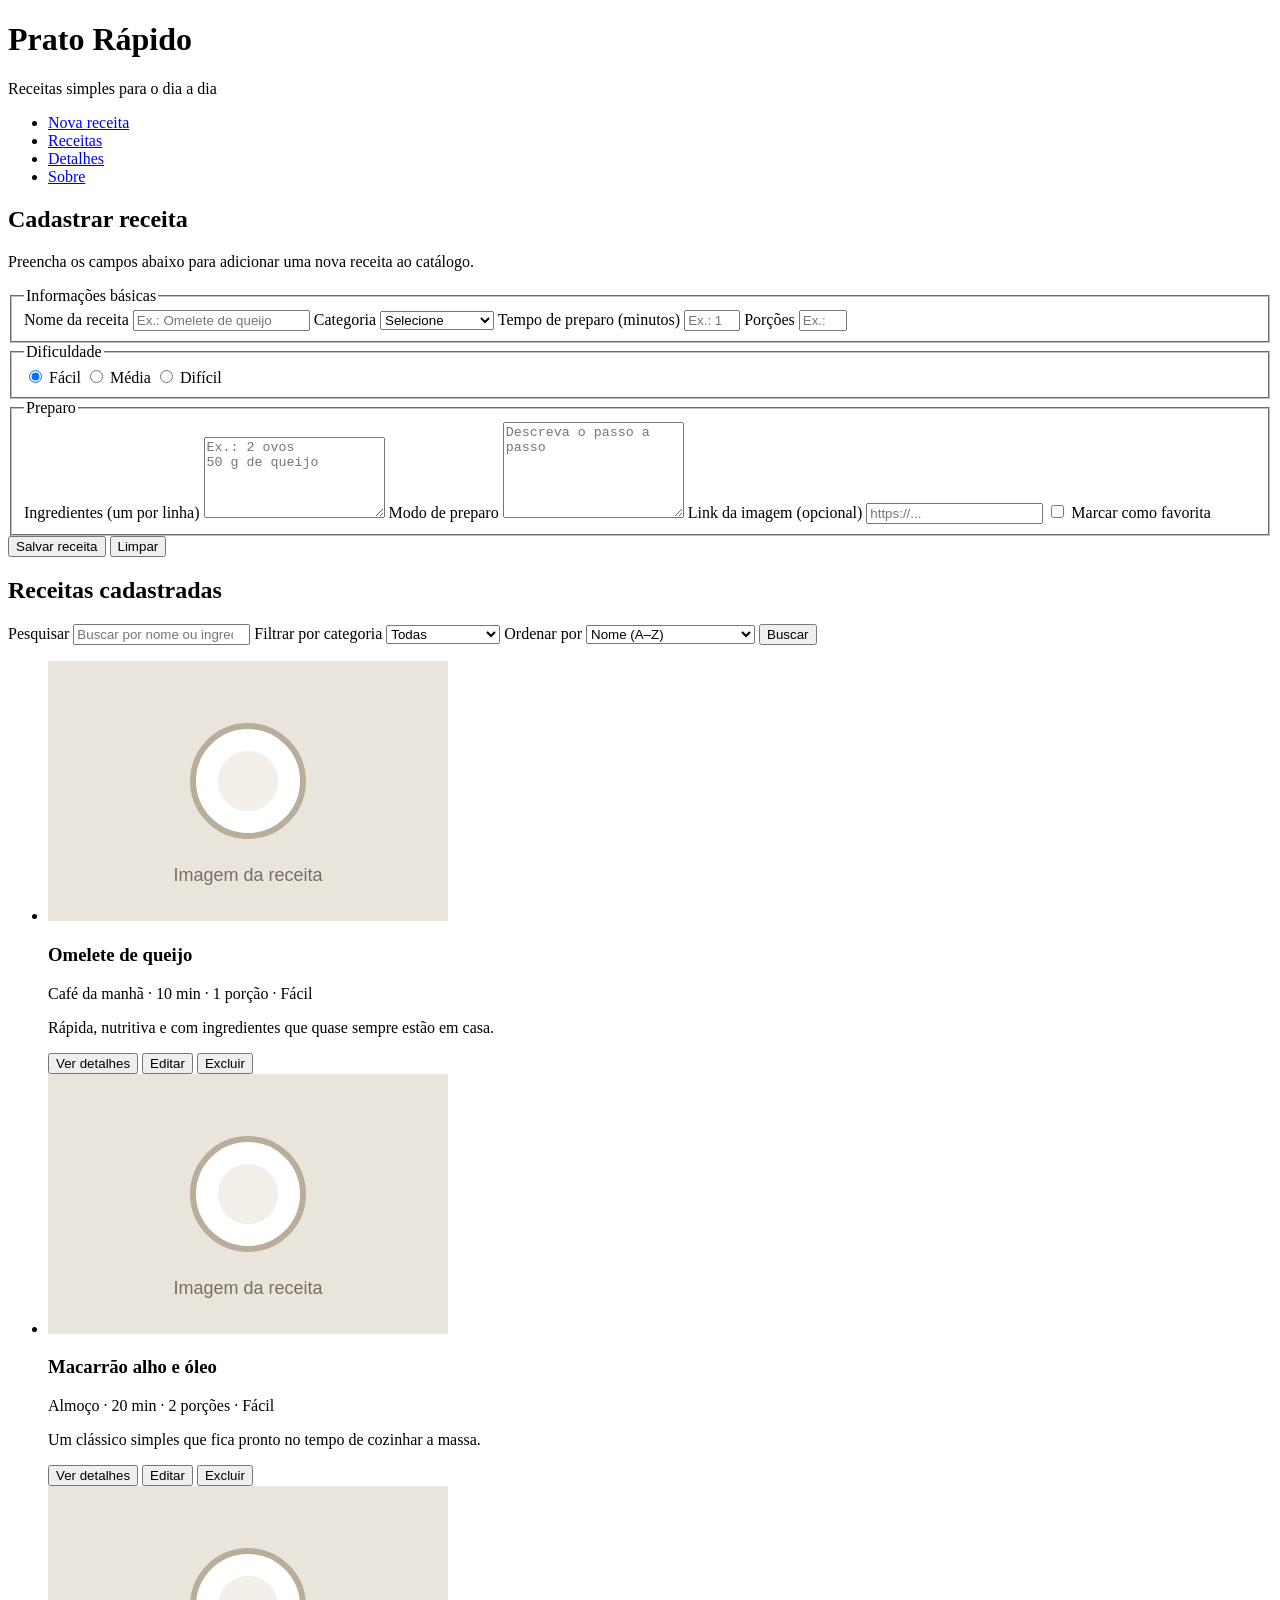
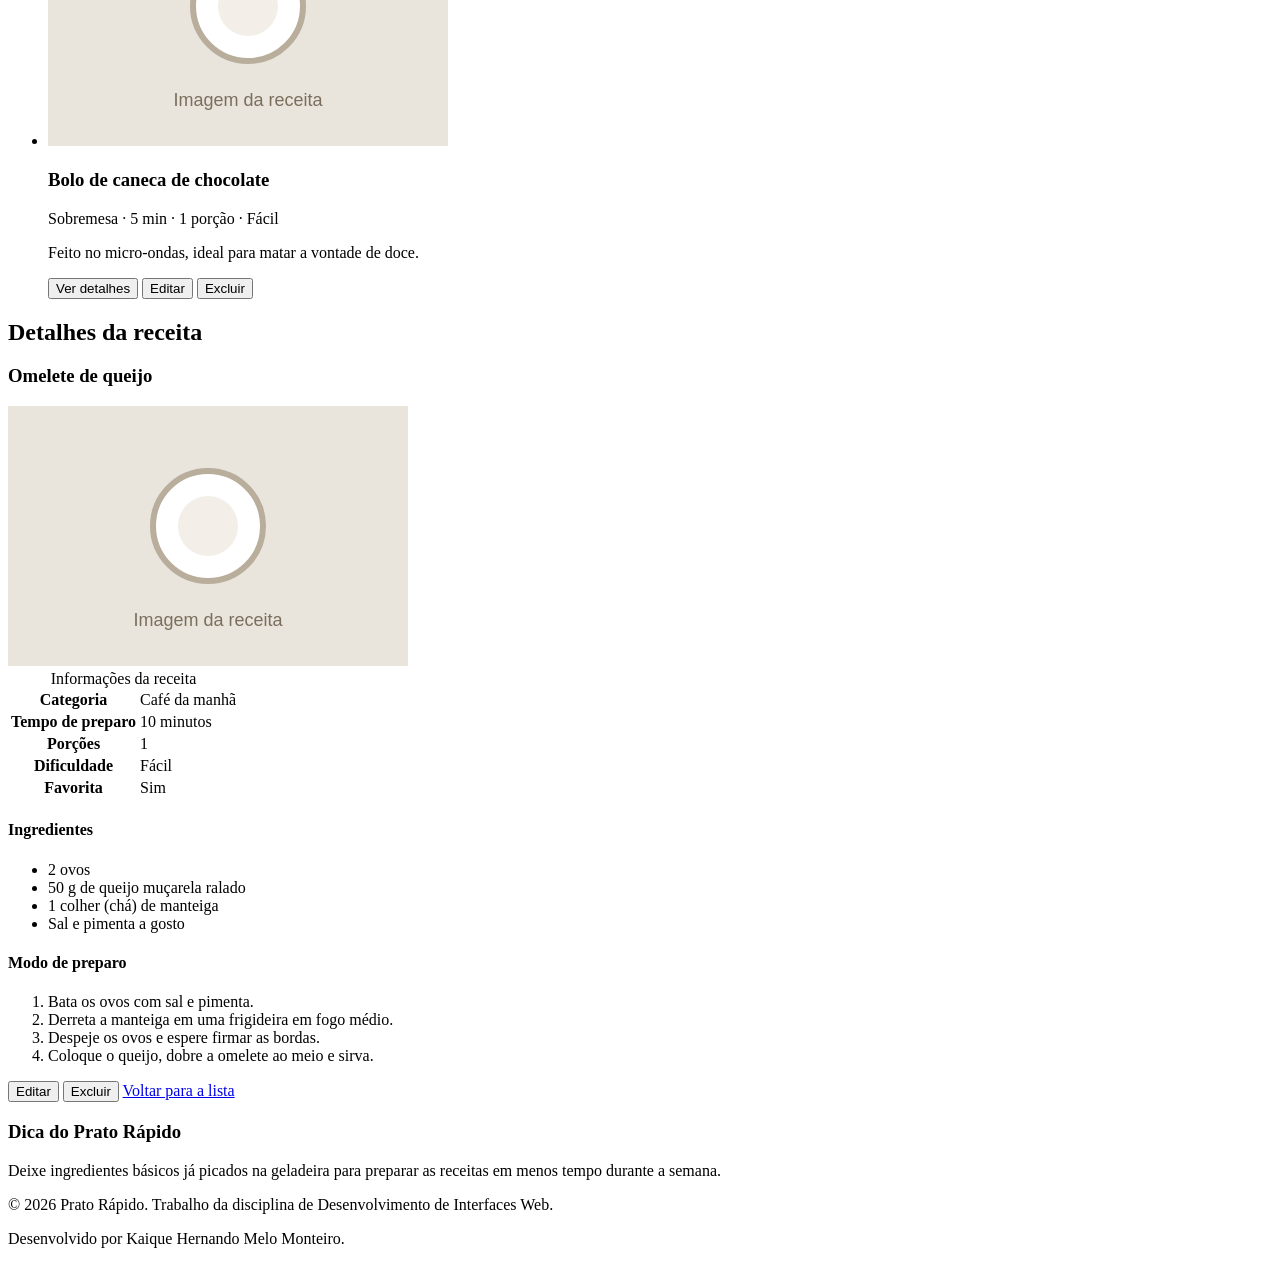
==== index.html @ b949c518 "feat: cria pagina principal com cadastro, listagem e detalhes" ====
<!DOCTYPE html>
<html lang="pt-BR">
<head>
    <meta charset="UTF-8">
    <meta name="viewport" content="width=device-width, initial-scale=1.0">
    <meta name="description" content="Prato Rápido: catálogo de receitas simples do dia a dia.">
    <title>Prato Rápido | Receitas do dia a dia</title>
    <link rel="stylesheet" href="assets/css/style.css">
</head>
<body>

    <!-- ===== COMMIT 1: estrutura inicial (header, main vazio, footer) ===== -->

    <!-- Identificação do sistema e navegação -->
    <header class="cabecalho">
        <div class="marca">
            <h1>Prato Rápido</h1>
            <p>Receitas simples para o dia a dia</p>
        </div>

        <nav class="navegacao" aria-label="Navegação principal">
            <ul>
                <li><a href="#cadastro">Nova receita</a></li>
                <li><a href="#receitas">Receitas</a></li>
                <li><a href="#detalhes">Detalhes</a></li>
                <li><a href="pages/sobre.html">Sobre</a></li>
            </ul>
        </nav>
    </header>

    <main class="conteudo">

        <!-- ===== COMMIT 2: formulário de cadastro ===== -->

        <!-- Cadastro da entidade principal (Receita) -->
        <section id="cadastro" class="cadastro">
            <h2>Cadastrar receita</h2>
            <p>Preencha os campos abaixo para adicionar uma nova receita ao catálogo.</p>

            <form class="form-receita" action="#" method="post">

                <fieldset>
                    <legend>Informações básicas</legend>

                    <label for="nome">Nome da receita</label>
                    <input type="text" id="nome" name="nome" placeholder="Ex.: Omelete de queijo" required>

                    <label for="categoria">Categoria</label>
                    <select id="categoria" name="categoria" required>
                        <option value="">Selecione</option>
                        <option value="cafe-da-manha">Café da manhã</option>
                        <option value="almoco">Almoço</option>
                        <option value="jantar">Jantar</option>
                        <option value="lanche">Lanche</option>
                        <option value="sobremesa">Sobremesa</option>
                    </select>

                    <label for="tempo">Tempo de preparo (minutos)</label>
                    <input type="number" id="tempo" name="tempo" min="1" max="600" placeholder="Ex.: 15" required>

                    <label for="porcoes">Porções</label>
                    <input type="number" id="porcoes" name="porcoes" min="1" max="50" placeholder="Ex.: 2" required>
                </fieldset>

                <fieldset>
                    <legend>Dificuldade</legend>

                    <input type="radio" id="facil" name="dificuldade" value="facil" checked>
                    <label for="facil">Fácil</label>

                    <input type="radio" id="media" name="dificuldade" value="media">
                    <label for="media">Média</label>

                    <input type="radio" id="dificil" name="dificuldade" value="dificil">
                    <label for="dificil">Difícil</label>
                </fieldset>

                <fieldset>
                    <legend>Preparo</legend>

                    <label for="ingredientes">Ingredientes (um por linha)</label>
                    <textarea id="ingredientes" name="ingredientes" rows="5" placeholder="Ex.: 2 ovos&#10;50 g de queijo" required></textarea>

                    <label for="modo-preparo">Modo de preparo</label>
                    <textarea id="modo-preparo" name="modo-preparo" rows="6" placeholder="Descreva o passo a passo" required></textarea>

                    <label for="imagem">Link da imagem (opcional)</label>
                    <input type="url" id="imagem" name="imagem" placeholder="https://...">

                    <input type="checkbox" id="favorita" name="favorita">
                    <label for="favorita">Marcar como favorita</label>
                </fieldset>

                <button type="submit">Salvar receita</button>
                <button type="reset">Limpar</button>
            </form>
        </section>

        <!-- ===== COMMIT 3: pesquisa, filtro e ordenação ===== -->

        <!-- Visualização dos itens cadastrados -->
        <section id="receitas" class="receitas">
            <h2>Receitas cadastradas</h2>

            <form class="ferramentas" role="search" action="#">
                <label for="pesquisa">Pesquisar</label>
                <input type="search" id="pesquisa" name="pesquisa" placeholder="Buscar por nome ou ingrediente">

                <label for="filtro-categoria">Filtrar por categoria</label>
                <select id="filtro-categoria" name="filtro-categoria">
                    <option value="todas">Todas</option>
                    <option value="cafe-da-manha">Café da manhã</option>
                    <option value="almoco">Almoço</option>
                    <option value="jantar">Jantar</option>
                    <option value="lanche">Lanche</option>
                    <option value="sobremesa">Sobremesa</option>
                </select>

                <label for="ordenacao">Ordenar por</label>
                <select id="ordenacao" name="ordenacao">
                    <option value="nome-az">Nome (A–Z)</option>
                    <option value="nome-za">Nome (Z–A)</option>
                    <option value="tempo-menor">Menor tempo de preparo</option>
                    <option value="tempo-maior">Maior tempo de preparo</option>
                </select>

                <button type="submit">Buscar</button>
            </form>

            <!-- ===== COMMIT 4: listagem com dados de exemplo ===== -->

            <ul class="lista-receitas">
                <li>
                    <article class="receita">
                        <img src="assets/img/sem-imagem.svg" alt="Omelete de queijo dobrada no prato" width="400" height="260">
                        <h3>Omelete de queijo</h3>
                        <p>Café da manhã · 10 min · 1 porção · Fácil</p>
                        <p>Rápida, nutritiva e com ingredientes que quase sempre estão em casa.</p>
                        <button type="button">Ver detalhes</button>
                        <button type="button">Editar</button>
                        <button type="button">Excluir</button>
                    </article>
                </li>

                <li>
                    <article class="receita">
                        <img src="assets/img/sem-imagem.svg" alt="Prato de macarrão ao alho e óleo" width="400" height="260">
                        <h3>Macarrão alho e óleo</h3>
                        <p>Almoço · 20 min · 2 porções · Fácil</p>
                        <p>Um clássico simples que fica pronto no tempo de cozinhar a massa.</p>
                        <button type="button">Ver detalhes</button>
                        <button type="button">Editar</button>
                        <button type="button">Excluir</button>
                    </article>
                </li>

                <li>
                    <article class="receita">
                        <img src="assets/img/sem-imagem.svg" alt="Fatias de bolo de caneca de chocolate" width="400" height="260">
                        <h3>Bolo de caneca de chocolate</h3>
                        <p>Sobremesa · 5 min · 1 porção · Fácil</p>
                        <p>Feito no micro-ondas, ideal para matar a vontade de doce.</p>
                        <button type="button">Ver detalhes</button>
                        <button type="button">Editar</button>
                        <button type="button">Excluir</button>
                    </article>
                </li>
            </ul>
        </section>

        <!-- ===== COMMIT 5: área de detalhes ===== -->

        <!-- Visualização dos detalhes de um item -->
        <section id="detalhes" class="detalhes">
            <h2>Detalhes da receita</h2>

            <article class="receita-detalhe">
                <h3>Omelete de queijo</h3>
                <img src="assets/img/sem-imagem.svg" alt="Omelete de queijo dobrada no prato" width="400" height="260">

                <table>
                    <caption>Informações da receita</caption>
                    <tbody>
                        <tr>
                            <th scope="row">Categoria</th>
                            <td>Café da manhã</td>
                        </tr>
                        <tr>
                            <th scope="row">Tempo de preparo</th>
                            <td>10 minutos</td>
                        </tr>
                        <tr>
                            <th scope="row">Porções</th>
                            <td>1</td>
                        </tr>
                        <tr>
                            <th scope="row">Dificuldade</th>
                            <td>Fácil</td>
                        </tr>
                        <tr>
                            <th scope="row">Favorita</th>
                            <td>Sim</td>
                        </tr>
                    </tbody>
                </table>

                <h4>Ingredientes</h4>
                <ul>
                    <li>2 ovos</li>
                    <li>50 g de queijo muçarela ralado</li>
                    <li>1 colher (chá) de manteiga</li>
                    <li>Sal e pimenta a gosto</li>
                </ul>

                <h4>Modo de preparo</h4>
                <ol>
                    <li>Bata os ovos com sal e pimenta.</li>
                    <li>Derreta a manteiga em uma frigideira em fogo médio.</li>
                    <li>Despeje os ovos e espere firmar as bordas.</li>
                    <li>Coloque o queijo, dobre a omelete ao meio e sirva.</li>
                </ol>

                <button type="button">Editar</button>
                <button type="button">Excluir</button>
                <a href="#receitas">Voltar para a lista</a>
            </article>

            <!-- Conteúdo complementar -->
            <aside class="dicas">
                <h3>Dica do Prato Rápido</h3>
                <p>Deixe ingredientes básicos já picados na geladeira para preparar as receitas em menos tempo durante a semana.</p>
            </aside>
        </section>

    </main>

    <!-- (continua do COMMIT 1) -->
    <footer class="rodape">
        <p>&copy; 2026 Prato Rápido. Trabalho da disciplina de Desenvolvimento de Interfaces Web.</p>
        <p>Desenvolvido por Kaique Hernando Melo Monteiro.</p>
    </footer>

    <script src="assets/js/script.js"></script>
</body>
</html>
---- assets/css/style.css ----
/* Estilos serão feitos na Etapa 2 */
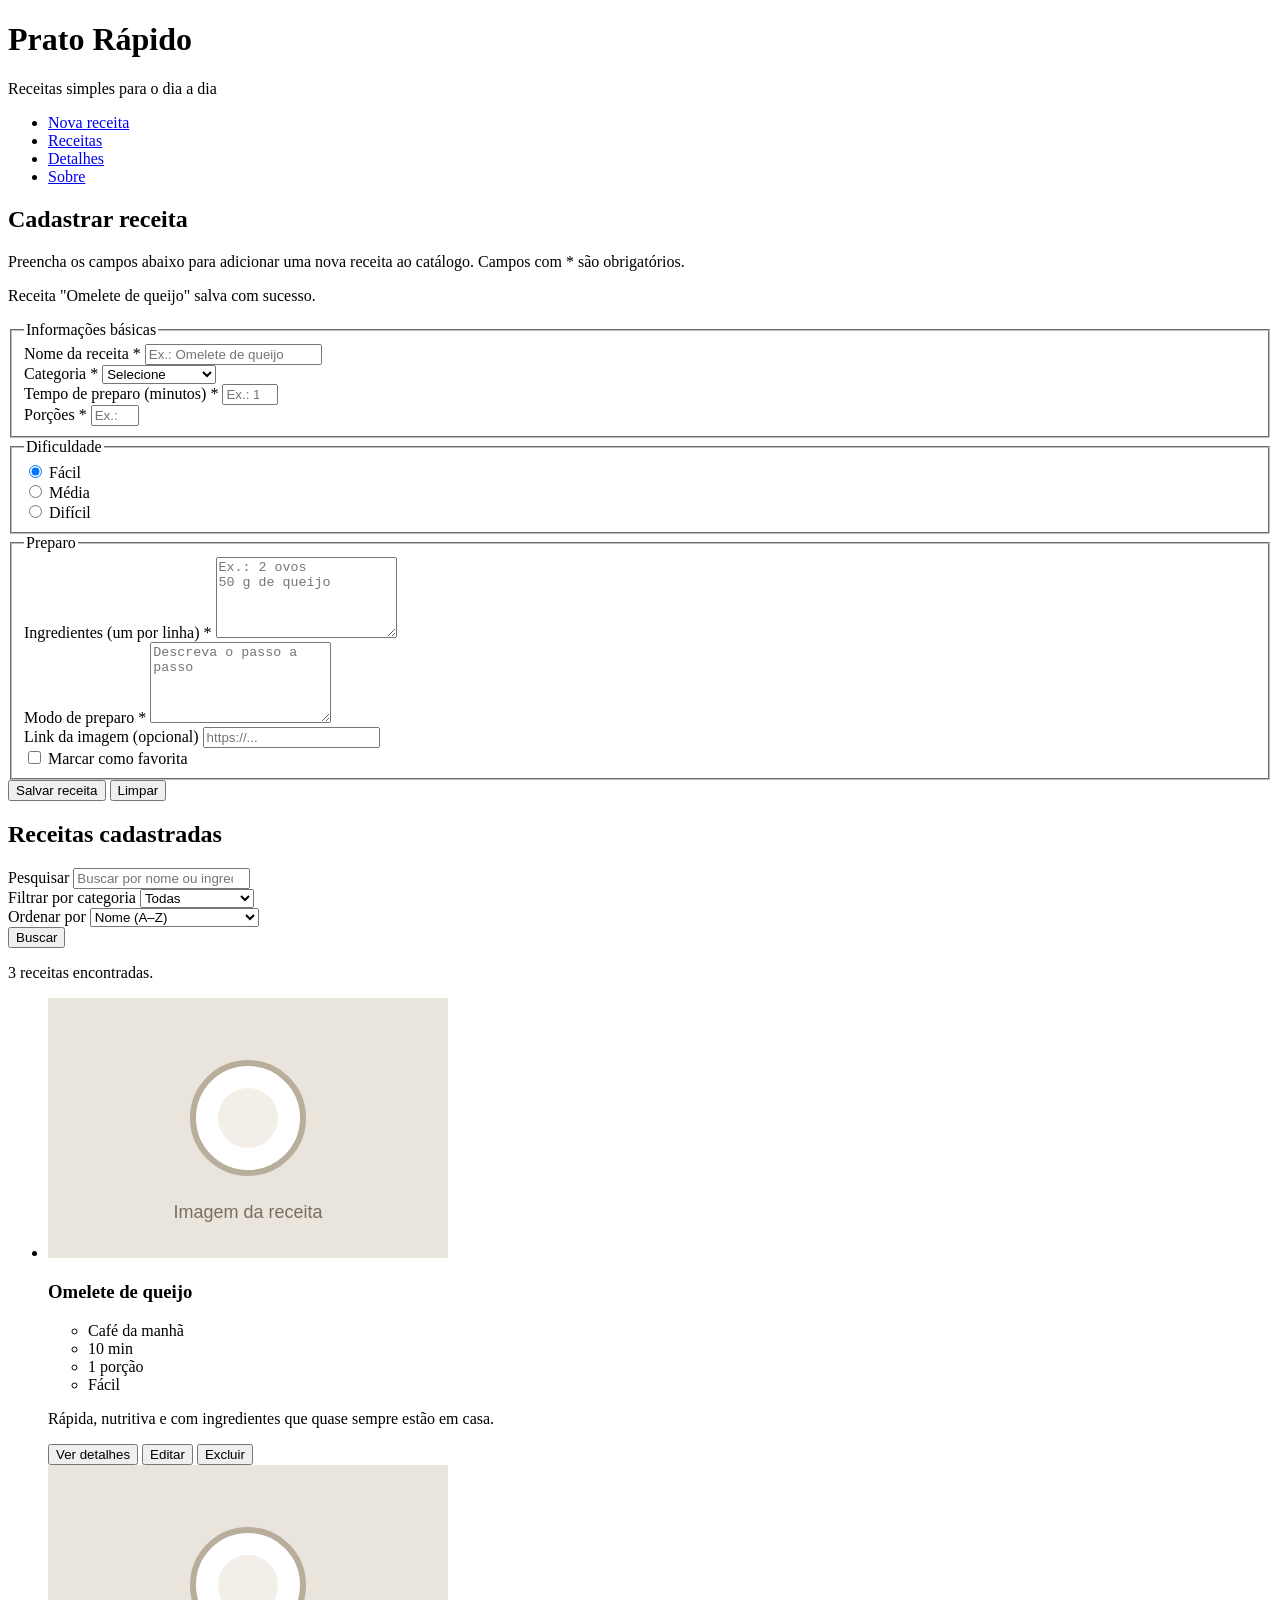
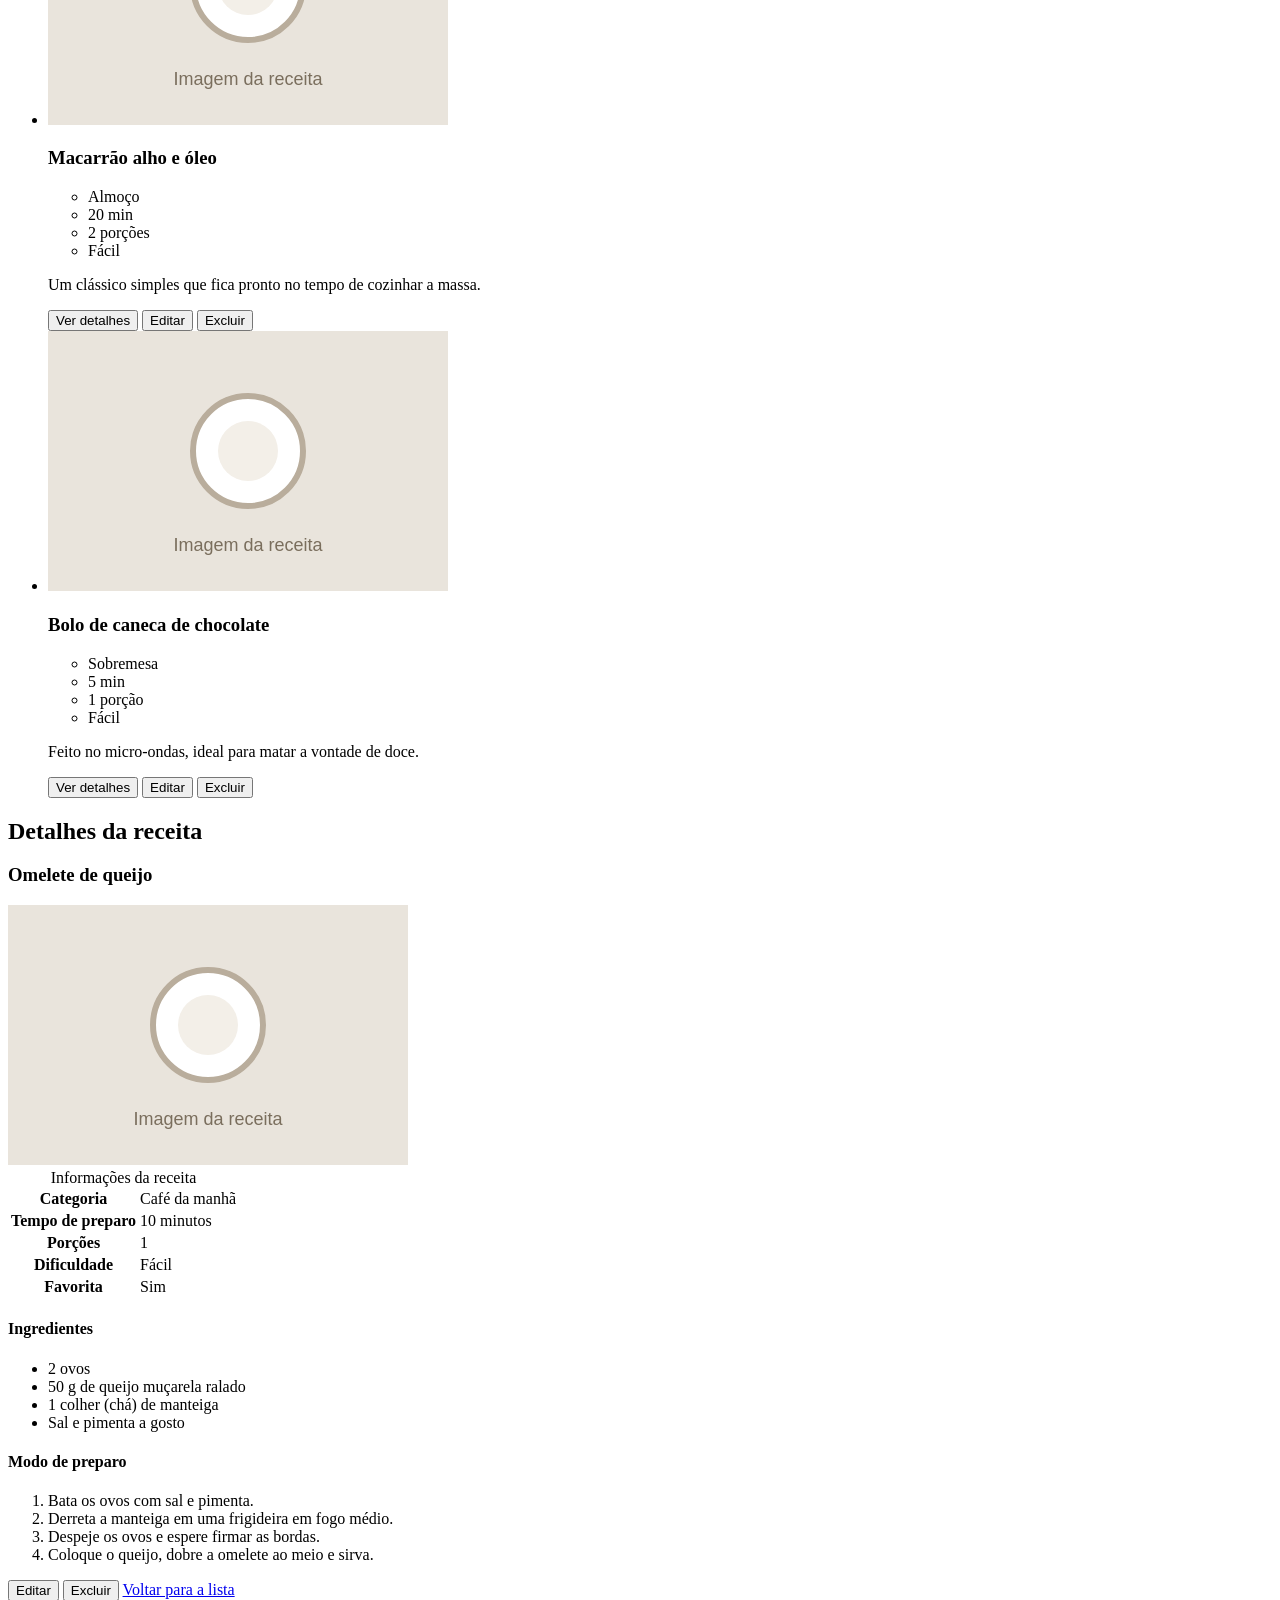
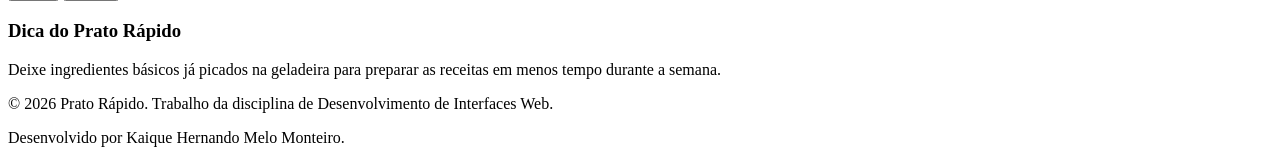
==== commit f9ee22a3: "refactor: adiciona classes para estilizacao" ====
--- a/index.html
+++ b/index.html
@@ -9,8 +9,6 @@
 </head>
 <body>
 
-    <!-- ===== COMMIT 1: estrutura inicial (header, main vazio, footer) ===== -->
-
     <!-- Identificação do sistema e navegação -->
     <header class="cabecalho">
         <div class="marca">
@@ -21,7 +19,7 @@
         <nav class="navegacao" aria-label="Navegação principal">
             <ul>
                 <li><a href="#cadastro">Nova receita</a></li>
-                <li><a href="#receitas">Receitas</a></li>
+                <li><a href="#receitas" aria-current="page">Receitas</a></li>
                 <li><a href="#detalhes">Detalhes</a></li>
                 <li><a href="pages/sobre.html">Sobre</a></li>
             </ul>
@@ -30,211 +28,271 @@
 
     <main class="conteudo">
 
-        <!-- ===== COMMIT 2: formulário de cadastro ===== -->
-
         <!-- Cadastro da entidade principal (Receita) -->
         <section id="cadastro" class="cadastro">
             <h2>Cadastrar receita</h2>
-            <p>Preencha os campos abaixo para adicionar uma nova receita ao catálogo.</p>
+            <p>Preencha os campos abaixo para adicionar uma nova receita ao catálogo. Campos com * são obrigatórios.</p>
+
+            <p class="mensagem mensagem-sucesso" role="status">Receita "Omelete de queijo" salva com sucesso.</p>
 
             <form class="form-receita" action="#" method="post">
 
                 <fieldset>
                     <legend>Informações básicas</legend>
 
-                    <label for="nome">Nome da receita</label>
-                    <input type="text" id="nome" name="nome" placeholder="Ex.: Omelete de queijo" required>
-
-                    <label for="categoria">Categoria</label>
-                    <select id="categoria" name="categoria" required>
-                        <option value="">Selecione</option>
+                    <div class="grupo-campos">
+                        <div class="campo campo-largo">
+                            <label for="nome">Nome da receita *</label>
+                            <input type="text" id="nome" name="nome" placeholder="Ex.: Omelete de queijo" required>
+                        </div>
+
+                        <div class="campo">
+                            <label for="categoria">Categoria *</label>
+                            <select id="categoria" name="categoria" required>
+                                <option value="">Selecione</option>
+                                <option value="cafe-da-manha">Café da manhã</option>
+                                <option value="almoco">Almoço</option>
+                                <option value="jantar">Jantar</option>
+                                <option value="lanche">Lanche</option>
+                                <option value="sobremesa">Sobremesa</option>
+                            </select>
+                        </div>
+
+                        <div class="campo">
+                            <label for="tempo">Tempo de preparo (minutos) *</label>
+                            <input type="number" id="tempo" name="tempo" min="1" max="600" placeholder="Ex.: 15" required>
+                        </div>
+
+                        <div class="campo">
+                            <label for="porcoes">Porções *</label>
+                            <input type="number" id="porcoes" name="porcoes" min="1" max="50" placeholder="Ex.: 2" required>
+                        </div>
+                    </div>
+                </fieldset>
+
+                <fieldset>
+                    <legend>Dificuldade</legend>
+
+                    <div class="opcoes">
+                        <div class="opcao">
+                            <input type="radio" id="facil" name="dificuldade" value="facil" checked>
+                            <label for="facil">Fácil</label>
+                        </div>
+                        <div class="opcao">
+                            <input type="radio" id="media" name="dificuldade" value="media">
+                            <label for="media">Média</label>
+                        </div>
+                        <div class="opcao">
+                            <input type="radio" id="dificil" name="dificuldade" value="dificil">
+                            <label for="dificil">Difícil</label>
+                        </div>
+                    </div>
+                </fieldset>
+
+                <fieldset>
+                    <legend>Preparo</legend>
+
+                    <div class="grupo-campos">
+                        <div class="campo">
+                            <label for="ingredientes">Ingredientes (um por linha) *</label>
+                            <textarea id="ingredientes" name="ingredientes" rows="5" placeholder="Ex.: 2 ovos&#10;50 g de queijo" required></textarea>
+                        </div>
+
+                        <div class="campo">
+                            <label for="modo-preparo">Modo de preparo *</label>
+                            <textarea id="modo-preparo" name="modo-preparo" rows="5" placeholder="Descreva o passo a passo" required></textarea>
+                        </div>
+
+                        <div class="campo campo-largo">
+                            <label for="imagem">Link da imagem (opcional)</label>
+                            <input type="url" id="imagem" name="imagem" placeholder="https://...">
+                        </div>
+
+                        <div class="opcao campo-largo">
+                            <input type="checkbox" id="favorita" name="favorita">
+                            <label for="favorita">Marcar como favorita</label>
+                        </div>
+                    </div>
+                </fieldset>
+
+                <div class="acoes-form">
+                    <button type="submit" class="botao botao-primario">Salvar receita</button>
+                    <button type="reset" class="botao botao-secundario">Limpar</button>
+                </div>
+            </form>
+        </section>
+
+        <!-- Visualização dos itens cadastrados -->
+        <section id="receitas" class="receitas">
+            <h2>Receitas cadastradas</h2>
+
+            <form class="ferramentas" role="search" action="#">
+                <div class="campo campo-pesquisa">
+                    <label for="pesquisa">Pesquisar</label>
+                    <input type="search" id="pesquisa" name="pesquisa" placeholder="Buscar por nome ou ingrediente">
+                </div>
+
+                <div class="campo">
+                    <label for="filtro-categoria">Filtrar por categoria</label>
+                    <select id="filtro-categoria" name="filtro-categoria">
+                        <option value="todas">Todas</option>
                         <option value="cafe-da-manha">Café da manhã</option>
                         <option value="almoco">Almoço</option>
                         <option value="jantar">Jantar</option>
                         <option value="lanche">Lanche</option>
                         <option value="sobremesa">Sobremesa</option>
                     </select>
-
-                    <label for="tempo">Tempo de preparo (minutos)</label>
-                    <input type="number" id="tempo" name="tempo" min="1" max="600" placeholder="Ex.: 15" required>
-
-                    <label for="porcoes">Porções</label>
-                    <input type="number" id="porcoes" name="porcoes" min="1" max="50" placeholder="Ex.: 2" required>
-                </fieldset>
-
-                <fieldset>
-                    <legend>Dificuldade</legend>
-
-                    <input type="radio" id="facil" name="dificuldade" value="facil" checked>
-                    <label for="facil">Fácil</label>
-
-                    <input type="radio" id="media" name="dificuldade" value="media">
-                    <label for="media">Média</label>
-
-                    <input type="radio" id="dificil" name="dificuldade" value="dificil">
-                    <label for="dificil">Difícil</label>
-                </fieldset>
-
-                <fieldset>
-                    <legend>Preparo</legend>
-
-                    <label for="ingredientes">Ingredientes (um por linha)</label>
-                    <textarea id="ingredientes" name="ingredientes" rows="5" placeholder="Ex.: 2 ovos&#10;50 g de queijo" required></textarea>
-
-                    <label for="modo-preparo">Modo de preparo</label>
-                    <textarea id="modo-preparo" name="modo-preparo" rows="6" placeholder="Descreva o passo a passo" required></textarea>
-
-                    <label for="imagem">Link da imagem (opcional)</label>
-                    <input type="url" id="imagem" name="imagem" placeholder="https://...">
-
-                    <input type="checkbox" id="favorita" name="favorita">
-                    <label for="favorita">Marcar como favorita</label>
-                </fieldset>
-
-                <button type="submit">Salvar receita</button>
-                <button type="reset">Limpar</button>
+                </div>
+
+                <div class="campo">
+                    <label for="ordenacao">Ordenar por</label>
+                    <select id="ordenacao" name="ordenacao">
+                        <option value="nome-az">Nome (A–Z)</option>
+                        <option value="nome-za">Nome (Z–A)</option>
+                        <option value="tempo-menor">Menor tempo de preparo</option>
+                        <option value="tempo-maior">Maior tempo de preparo</option>
+                    </select>
+                </div>
+
+                <button type="submit" class="botao botao-primario">Buscar</button>
             </form>
-        </section>
-
-        <!-- ===== COMMIT 3: pesquisa, filtro e ordenação ===== -->
-
-        <!-- Visualização dos itens cadastrados -->
-        <section id="receitas" class="receitas">
-            <h2>Receitas cadastradas</h2>
-
-            <form class="ferramentas" role="search" action="#">
-                <label for="pesquisa">Pesquisar</label>
-                <input type="search" id="pesquisa" name="pesquisa" placeholder="Buscar por nome ou ingrediente">
-
-                <label for="filtro-categoria">Filtrar por categoria</label>
-                <select id="filtro-categoria" name="filtro-categoria">
-                    <option value="todas">Todas</option>
-                    <option value="cafe-da-manha">Café da manhã</option>
-                    <option value="almoco">Almoço</option>
-                    <option value="jantar">Jantar</option>
-                    <option value="lanche">Lanche</option>
-                    <option value="sobremesa">Sobremesa</option>
-                </select>
-
-                <label for="ordenacao">Ordenar por</label>
-                <select id="ordenacao" name="ordenacao">
-                    <option value="nome-az">Nome (A–Z)</option>
-                    <option value="nome-za">Nome (Z–A)</option>
-                    <option value="tempo-menor">Menor tempo de preparo</option>
-                    <option value="tempo-maior">Maior tempo de preparo</option>
-                </select>
-
-                <button type="submit">Buscar</button>
-            </form>
-
-            <!-- ===== COMMIT 4: listagem com dados de exemplo ===== -->
+
+            <p class="mensagem mensagem-info" role="status">3 receitas encontradas.</p>
 
             <ul class="lista-receitas">
                 <li>
                     <article class="receita">
                         <img src="assets/img/sem-imagem.svg" alt="Omelete de queijo dobrada no prato" width="400" height="260">
-                        <h3>Omelete de queijo</h3>
-                        <p>Café da manhã · 10 min · 1 porção · Fácil</p>
-                        <p>Rápida, nutritiva e com ingredientes que quase sempre estão em casa.</p>
-                        <button type="button">Ver detalhes</button>
-                        <button type="button">Editar</button>
-                        <button type="button">Excluir</button>
+                        <div class="receita-corpo">
+                            <h3>Omelete de queijo</h3>
+                            <ul class="receita-info">
+                                <li class="etiqueta etiqueta-categoria">Café da manhã</li>
+                                <li class="etiqueta">10 min</li>
+                                <li class="etiqueta">1 porção</li>
+                                <li class="etiqueta">Fácil</li>
+                            </ul>
+                            <p>Rápida, nutritiva e com ingredientes que quase sempre estão em casa.</p>
+                            <div class="acoes">
+                                <button type="button" class="botao botao-primario">Ver detalhes</button>
+                                <button type="button" class="botao botao-secundario">Editar</button>
+                                <button type="button" class="botao botao-perigo">Excluir</button>
+                            </div>
+                        </div>
                     </article>
                 </li>
 
                 <li>
                     <article class="receita">
                         <img src="assets/img/sem-imagem.svg" alt="Prato de macarrão ao alho e óleo" width="400" height="260">
-                        <h3>Macarrão alho e óleo</h3>
-                        <p>Almoço · 20 min · 2 porções · Fácil</p>
-                        <p>Um clássico simples que fica pronto no tempo de cozinhar a massa.</p>
-                        <button type="button">Ver detalhes</button>
-                        <button type="button">Editar</button>
-                        <button type="button">Excluir</button>
+                        <div class="receita-corpo">
+                            <h3>Macarrão alho e óleo</h3>
+                            <ul class="receita-info">
+                                <li class="etiqueta etiqueta-categoria">Almoço</li>
+                                <li class="etiqueta">20 min</li>
+                                <li class="etiqueta">2 porções</li>
+                                <li class="etiqueta">Fácil</li>
+                            </ul>
+                            <p>Um clássico simples que fica pronto no tempo de cozinhar a massa.</p>
+                            <div class="acoes">
+                                <button type="button" class="botao botao-primario">Ver detalhes</button>
+                                <button type="button" class="botao botao-secundario">Editar</button>
+                                <button type="button" class="botao botao-perigo">Excluir</button>
+                            </div>
+                        </div>
                     </article>
                 </li>
 
                 <li>
                     <article class="receita">
                         <img src="assets/img/sem-imagem.svg" alt="Fatias de bolo de caneca de chocolate" width="400" height="260">
-                        <h3>Bolo de caneca de chocolate</h3>
-                        <p>Sobremesa · 5 min · 1 porção · Fácil</p>
-                        <p>Feito no micro-ondas, ideal para matar a vontade de doce.</p>
-                        <button type="button">Ver detalhes</button>
-                        <button type="button">Editar</button>
-                        <button type="button">Excluir</button>
+                        <div class="receita-corpo">
+                            <h3>Bolo de caneca de chocolate</h3>
+                            <ul class="receita-info">
+                                <li class="etiqueta etiqueta-categoria">Sobremesa</li>
+                                <li class="etiqueta">5 min</li>
+                                <li class="etiqueta">1 porção</li>
+                                <li class="etiqueta">Fácil</li>
+                            </ul>
+                            <p>Feito no micro-ondas, ideal para matar a vontade de doce.</p>
+                            <div class="acoes">
+                                <button type="button" class="botao botao-primario">Ver detalhes</button>
+                                <button type="button" class="botao botao-secundario">Editar</button>
+                                <button type="button" class="botao botao-perigo">Excluir</button>
+                            </div>
+                        </div>
                     </article>
                 </li>
             </ul>
         </section>
 
-        <!-- ===== COMMIT 5: área de detalhes ===== -->
-
         <!-- Visualização dos detalhes de um item -->
         <section id="detalhes" class="detalhes">
             <h2>Detalhes da receita</h2>
 
-            <article class="receita-detalhe">
-                <h3>Omelete de queijo</h3>
-                <img src="assets/img/sem-imagem.svg" alt="Omelete de queijo dobrada no prato" width="400" height="260">
-
-                <table>
-                    <caption>Informações da receita</caption>
-                    <tbody>
-                        <tr>
-                            <th scope="row">Categoria</th>
-                            <td>Café da manhã</td>
-                        </tr>
-                        <tr>
-                            <th scope="row">Tempo de preparo</th>
-                            <td>10 minutos</td>
-                        </tr>
-                        <tr>
-                            <th scope="row">Porções</th>
-                            <td>1</td>
-                        </tr>
-                        <tr>
-                            <th scope="row">Dificuldade</th>
-                            <td>Fácil</td>
-                        </tr>
-                        <tr>
-                            <th scope="row">Favorita</th>
-                            <td>Sim</td>
-                        </tr>
-                    </tbody>
-                </table>
-
-                <h4>Ingredientes</h4>
-                <ul>
-                    <li>2 ovos</li>
-                    <li>50 g de queijo muçarela ralado</li>
-                    <li>1 colher (chá) de manteiga</li>
-                    <li>Sal e pimenta a gosto</li>
-                </ul>
-
-                <h4>Modo de preparo</h4>
-                <ol>
-                    <li>Bata os ovos com sal e pimenta.</li>
-                    <li>Derreta a manteiga em uma frigideira em fogo médio.</li>
-                    <li>Despeje os ovos e espere firmar as bordas.</li>
-                    <li>Coloque o queijo, dobre a omelete ao meio e sirva.</li>
-                </ol>
-
-                <button type="button">Editar</button>
-                <button type="button">Excluir</button>
-                <a href="#receitas">Voltar para a lista</a>
-            </article>
-
-            <!-- Conteúdo complementar -->
-            <aside class="dicas">
-                <h3>Dica do Prato Rápido</h3>
-                <p>Deixe ingredientes básicos já picados na geladeira para preparar as receitas em menos tempo durante a semana.</p>
-            </aside>
+            <div class="detalhes-layout">
+                <article class="receita-detalhe">
+                    <h3>Omelete de queijo</h3>
+                    <img src="assets/img/sem-imagem.svg" alt="Omelete de queijo dobrada no prato" width="400" height="260">
+
+                    <table>
+                        <caption>Informações da receita</caption>
+                        <tbody>
+                            <tr>
+                                <th scope="row">Categoria</th>
+                                <td>Café da manhã</td>
+                            </tr>
+                            <tr>
+                                <th scope="row">Tempo de preparo</th>
+                                <td>10 minutos</td>
+                            </tr>
+                            <tr>
+                                <th scope="row">Porções</th>
+                                <td>1</td>
+                            </tr>
+                            <tr>
+                                <th scope="row">Dificuldade</th>
+                                <td>Fácil</td>
+                            </tr>
+                            <tr>
+                                <th scope="row">Favorita</th>
+                                <td>Sim</td>
+                            </tr>
+                        </tbody>
+                    </table>
+
+                    <h4>Ingredientes</h4>
+                    <ul>
+                        <li>2 ovos</li>
+                        <li>50 g de queijo muçarela ralado</li>
+                        <li>1 colher (chá) de manteiga</li>
+                        <li>Sal e pimenta a gosto</li>
+                    </ul>
+
+                    <h4>Modo de preparo</h4>
+                    <ol>
+                        <li>Bata os ovos com sal e pimenta.</li>
+                        <li>Derreta a manteiga em uma frigideira em fogo médio.</li>
+                        <li>Despeje os ovos e espere firmar as bordas.</li>
+                        <li>Coloque o queijo, dobre a omelete ao meio e sirva.</li>
+                    </ol>
+
+                    <div class="acoes">
+                        <button type="button" class="botao botao-secundario">Editar</button>
+                        <button type="button" class="botao botao-perigo">Excluir</button>
+                        <a href="#receitas" class="link-voltar">Voltar para a lista</a>
+                    </div>
+                </article>
+
+                <!-- Conteúdo complementar -->
+                <aside class="dicas">
+                    <h3>Dica do Prato Rápido</h3>
+                    <p>Deixe ingredientes básicos já picados na geladeira para preparar as receitas em menos tempo durante a semana.</p>
+                </aside>
+            </div>
         </section>
 
     </main>
 
-    <!-- (continua do COMMIT 1) -->
     <footer class="rodape">
         <p>&copy; 2026 Prato Rápido. Trabalho da disciplina de Desenvolvimento de Interfaces Web.</p>
         <p>Desenvolvido por Kaique Hernando Melo Monteiro.</p>
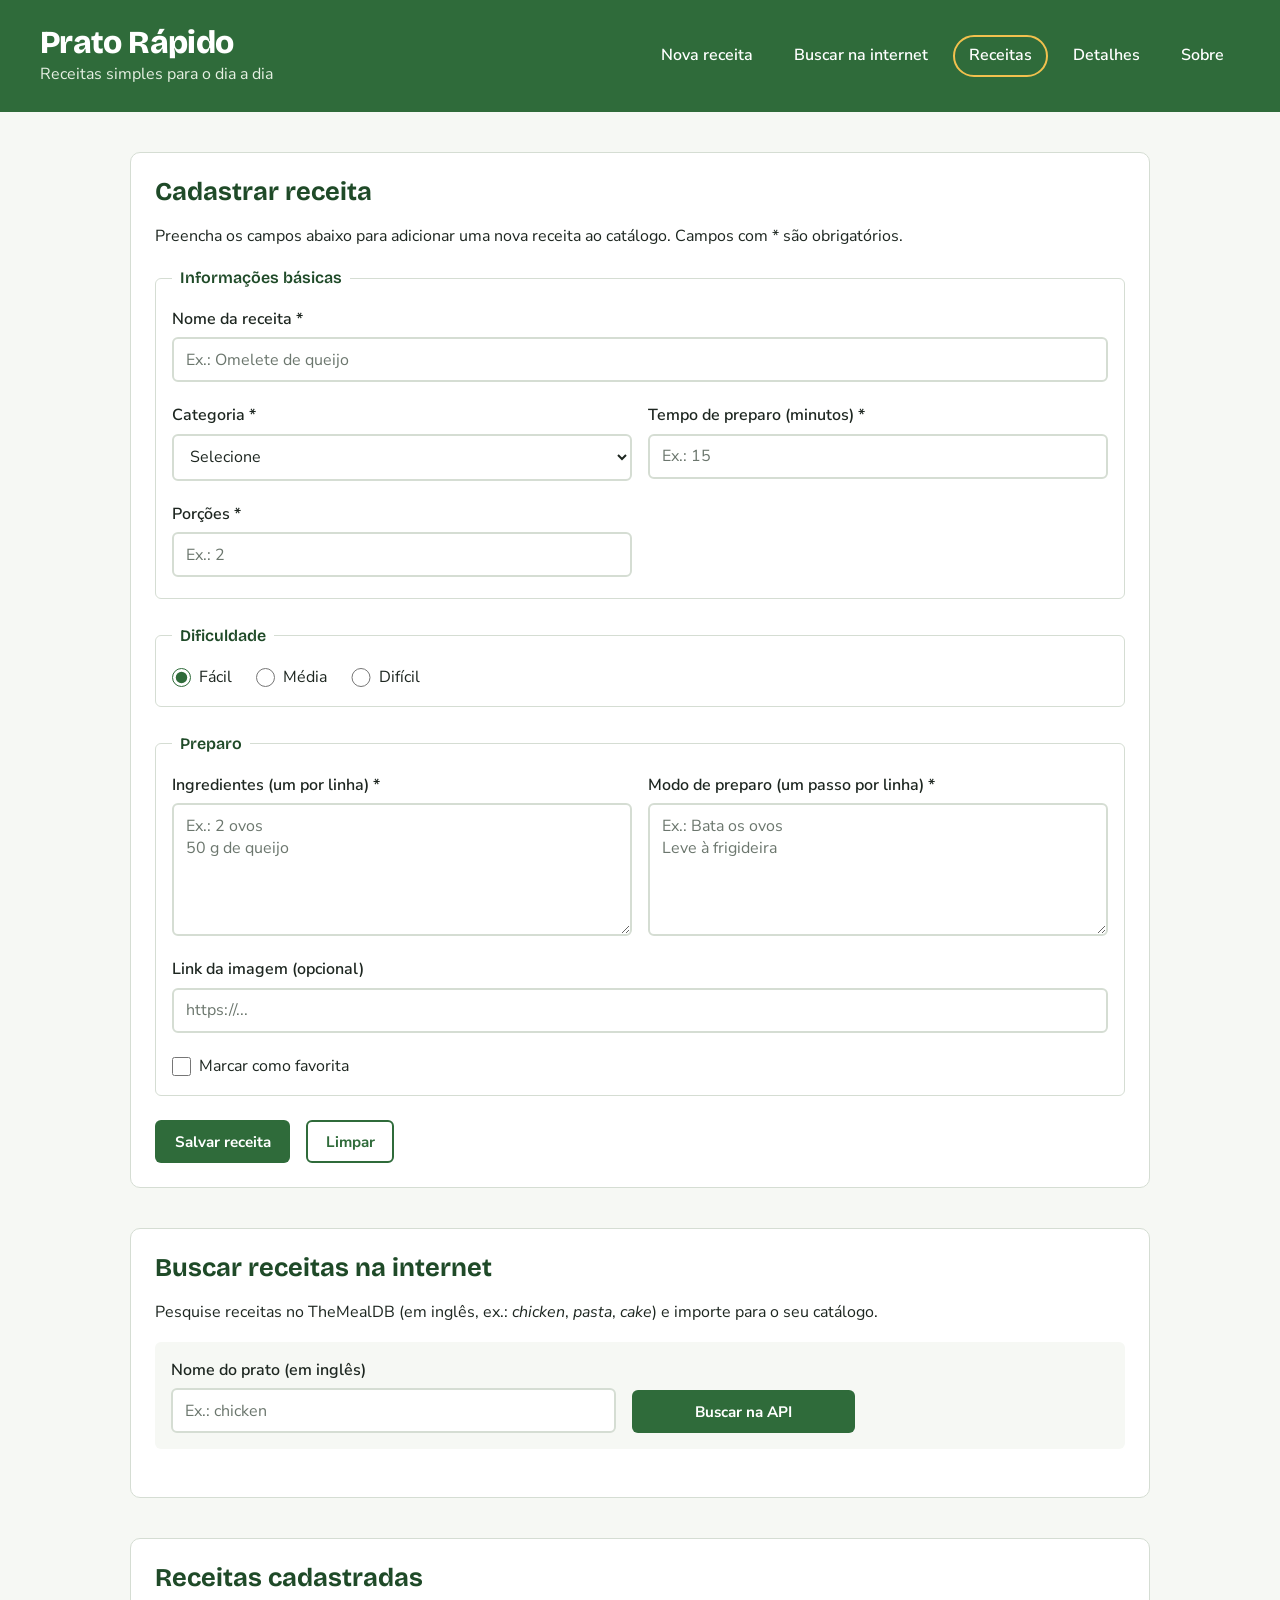
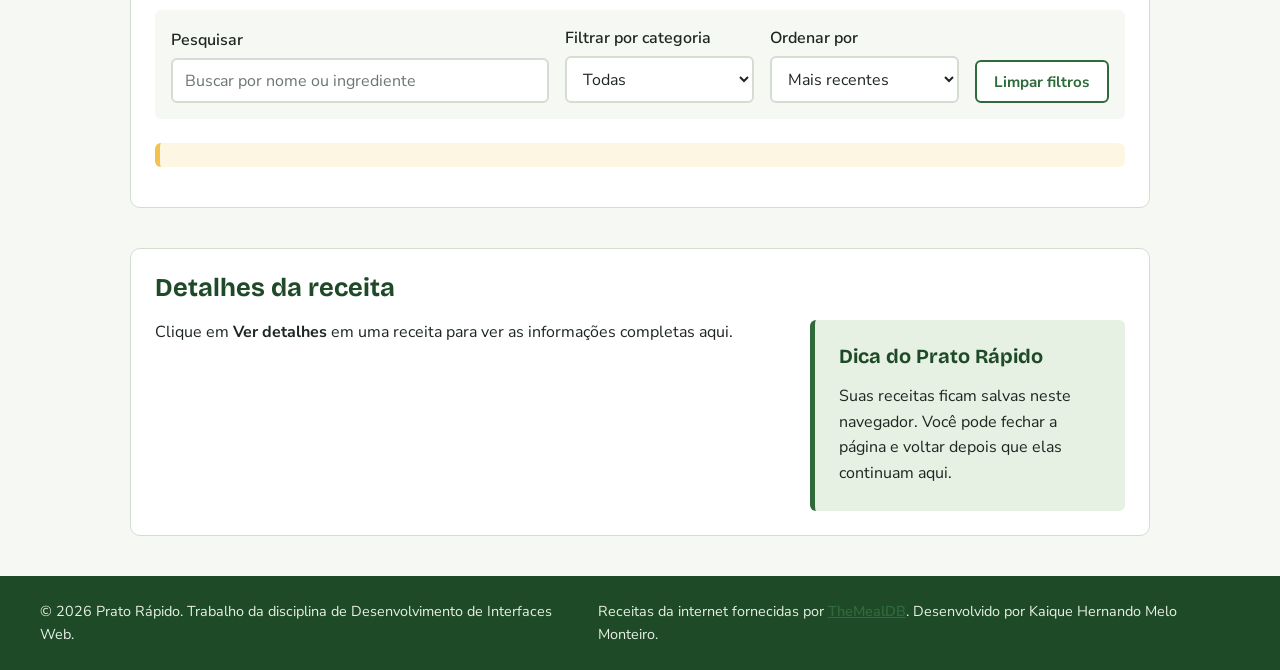
==== commit 7721179f: "refactor: prepara estrutura html para o javascript" ====
--- a/index.html
+++ b/index.html
@@ -19,6 +19,7 @@
         <nav class="navegacao" aria-label="Navegação principal">
             <ul>
                 <li><a href="#cadastro">Nova receita</a></li>
+                <li><a href="#buscar-api">Buscar na internet</a></li>
                 <li><a href="#receitas" aria-current="page">Receitas</a></li>
                 <li><a href="#detalhes">Detalhes</a></li>
                 <li><a href="pages/sobre.html">Sobre</a></li>
@@ -28,14 +29,17 @@
 
     <main class="conteudo">
 
-        <!-- Cadastro da entidade principal (Receita) -->
+        <!-- Cadastro e edição da entidade principal (Receita) -->
         <section id="cadastro" class="cadastro">
-            <h2>Cadastrar receita</h2>
+            <h2 id="titulo-form">Cadastrar receita</h2>
             <p>Preencha os campos abaixo para adicionar uma nova receita ao catálogo. Campos com * são obrigatórios.</p>
 
-            <p class="mensagem mensagem-sucesso" role="status">Receita "Omelete de queijo" salva com sucesso.</p>
-
-            <form class="form-receita" action="#" method="post">
+            <!-- Mensagem de feedback preenchida pelo JavaScript -->
+            <p id="mensagem-form" class="mensagem" role="status" hidden></p>
+
+            <form id="form-receita" class="form-receita" novalidate>
+                <!-- Guarda o id da receita quando o formulário está em modo de edição -->
+                <input type="hidden" id="receita-id" name="receita-id">
 
                 <fieldset>
                     <legend>Informações básicas</legend>
@@ -43,12 +47,13 @@
                     <div class="grupo-campos">
                         <div class="campo campo-largo">
                             <label for="nome">Nome da receita *</label>
-                            <input type="text" id="nome" name="nome" placeholder="Ex.: Omelete de queijo" required>
+                            <input type="text" id="nome" name="nome" placeholder="Ex.: Omelete de queijo" maxlength="80">
+                            <span class="erro-campo" id="erro-nome"></span>
                         </div>
 
                         <div class="campo">
                             <label for="categoria">Categoria *</label>
-                            <select id="categoria" name="categoria" required>
+                            <select id="categoria" name="categoria">
                                 <option value="">Selecione</option>
                                 <option value="cafe-da-manha">Café da manhã</option>
                                 <option value="almoco">Almoço</option>
@@ -56,16 +61,19 @@
                                 <option value="lanche">Lanche</option>
                                 <option value="sobremesa">Sobremesa</option>
                             </select>
+                            <span class="erro-campo" id="erro-categoria"></span>
                         </div>
 
                         <div class="campo">
                             <label for="tempo">Tempo de preparo (minutos) *</label>
-                            <input type="number" id="tempo" name="tempo" min="1" max="600" placeholder="Ex.: 15" required>
+                            <input type="number" id="tempo" name="tempo" min="1" max="600" placeholder="Ex.: 15">
+                            <span class="erro-campo" id="erro-tempo"></span>
                         </div>
 
                         <div class="campo">
                             <label for="porcoes">Porções *</label>
-                            <input type="number" id="porcoes" name="porcoes" min="1" max="50" placeholder="Ex.: 2" required>
+                            <input type="number" id="porcoes" name="porcoes" min="1" max="50" placeholder="Ex.: 2">
+                            <span class="erro-campo" id="erro-porcoes"></span>
                         </div>
                     </div>
                 </fieldset>
@@ -95,17 +103,20 @@
                     <div class="grupo-campos">
                         <div class="campo">
                             <label for="ingredientes">Ingredientes (um por linha) *</label>
-                            <textarea id="ingredientes" name="ingredientes" rows="5" placeholder="Ex.: 2 ovos&#10;50 g de queijo" required></textarea>
-                        </div>
-
-                        <div class="campo">
-                            <label for="modo-preparo">Modo de preparo *</label>
-                            <textarea id="modo-preparo" name="modo-preparo" rows="5" placeholder="Descreva o passo a passo" required></textarea>
+                            <textarea id="ingredientes" name="ingredientes" rows="5" placeholder="Ex.: 2 ovos&#10;50 g de queijo"></textarea>
+                            <span class="erro-campo" id="erro-ingredientes"></span>
+                        </div>
+
+                        <div class="campo">
+                            <label for="modo-preparo">Modo de preparo (um passo por linha) *</label>
+                            <textarea id="modo-preparo" name="modo-preparo" rows="5" placeholder="Ex.: Bata os ovos&#10;Leve à frigideira"></textarea>
+                            <span class="erro-campo" id="erro-preparo"></span>
                         </div>
 
                         <div class="campo campo-largo">
                             <label for="imagem">Link da imagem (opcional)</label>
                             <input type="url" id="imagem" name="imagem" placeholder="https://...">
+                            <span class="erro-campo" id="erro-imagem"></span>
                         </div>
 
                         <div class="opcao campo-largo">
@@ -116,17 +127,36 @@
                 </fieldset>
 
                 <div class="acoes-form">
-                    <button type="submit" class="botao botao-primario">Salvar receita</button>
+                    <button type="submit" id="botao-salvar" class="botao botao-primario">Salvar receita</button>
                     <button type="reset" class="botao botao-secundario">Limpar</button>
+                    <button type="button" id="botao-cancelar" class="botao botao-perigo" hidden>Cancelar edição</button>
                 </div>
             </form>
         </section>
 
-        <!-- Visualização dos itens cadastrados -->
+        <!-- Busca de receitas na API pública TheMealDB -->
+        <section id="buscar-api" class="buscar-api">
+            <h2>Buscar receitas na internet</h2>
+            <p>Pesquise receitas no TheMealDB (em inglês, ex.: <em>chicken</em>, <em>pasta</em>, <em>cake</em>) e importe para o seu catálogo.</p>
+
+            <form id="form-api" class="ferramentas ferramentas-api" role="search">
+                <div class="campo campo-pesquisa">
+                    <label for="termo-api">Nome do prato (em inglês)</label>
+                    <input type="search" id="termo-api" name="termo-api" placeholder="Ex.: chicken">
+                </div>
+                <button type="submit" class="botao botao-primario">Buscar na API</button>
+            </form>
+
+            <p id="mensagem-api" class="mensagem" role="status" hidden></p>
+
+            <ul id="resultados-api" class="lista-receitas"></ul>
+        </section>
+
+        <!-- Listagem dos itens cadastrados (gerada pelo JavaScript) -->
         <section id="receitas" class="receitas">
             <h2>Receitas cadastradas</h2>
 
-            <form class="ferramentas" role="search" action="#">
+            <form id="form-filtros" class="ferramentas" role="search">
                 <div class="campo campo-pesquisa">
                     <label for="pesquisa">Pesquisar</label>
                     <input type="search" id="pesquisa" name="pesquisa" placeholder="Buscar por nome ou ingrediente">
@@ -141,12 +171,14 @@
                         <option value="jantar">Jantar</option>
                         <option value="lanche">Lanche</option>
                         <option value="sobremesa">Sobremesa</option>
+                        <option value="favoritas">Só favoritas</option>
                     </select>
                 </div>
 
                 <div class="campo">
                     <label for="ordenacao">Ordenar por</label>
                     <select id="ordenacao" name="ordenacao">
+                        <option value="recentes">Mais recentes</option>
                         <option value="nome-az">Nome (A–Z)</option>
                         <option value="nome-za">Nome (Z–A)</option>
                         <option value="tempo-menor">Menor tempo de preparo</option>
@@ -154,139 +186,26 @@
                     </select>
                 </div>
 
-                <button type="submit" class="botao botao-primario">Buscar</button>
+                <button type="reset" class="botao botao-secundario">Limpar filtros</button>
             </form>
 
-            <p class="mensagem mensagem-info" role="status">3 receitas encontradas.</p>
-
-            <ul class="lista-receitas">
-                <li>
-                    <article class="receita">
-                        <img src="assets/img/sem-imagem.svg" alt="Omelete de queijo dobrada no prato" width="400" height="260">
-                        <div class="receita-corpo">
-                            <h3>Omelete de queijo</h3>
-                            <ul class="receita-info">
-                                <li class="etiqueta etiqueta-categoria">Café da manhã</li>
-                                <li class="etiqueta">10 min</li>
-                                <li class="etiqueta">1 porção</li>
-                                <li class="etiqueta">Fácil</li>
-                            </ul>
-                            <p>Rápida, nutritiva e com ingredientes que quase sempre estão em casa.</p>
-                            <div class="acoes">
-                                <button type="button" class="botao botao-primario">Ver detalhes</button>
-                                <button type="button" class="botao botao-secundario">Editar</button>
-                                <button type="button" class="botao botao-perigo">Excluir</button>
-                            </div>
-                        </div>
-                    </article>
-                </li>
-
-                <li>
-                    <article class="receita">
-                        <img src="assets/img/sem-imagem.svg" alt="Prato de macarrão ao alho e óleo" width="400" height="260">
-                        <div class="receita-corpo">
-                            <h3>Macarrão alho e óleo</h3>
-                            <ul class="receita-info">
-                                <li class="etiqueta etiqueta-categoria">Almoço</li>
-                                <li class="etiqueta">20 min</li>
-                                <li class="etiqueta">2 porções</li>
-                                <li class="etiqueta">Fácil</li>
-                            </ul>
-                            <p>Um clássico simples que fica pronto no tempo de cozinhar a massa.</p>
-                            <div class="acoes">
-                                <button type="button" class="botao botao-primario">Ver detalhes</button>
-                                <button type="button" class="botao botao-secundario">Editar</button>
-                                <button type="button" class="botao botao-perigo">Excluir</button>
-                            </div>
-                        </div>
-                    </article>
-                </li>
-
-                <li>
-                    <article class="receita">
-                        <img src="assets/img/sem-imagem.svg" alt="Fatias de bolo de caneca de chocolate" width="400" height="260">
-                        <div class="receita-corpo">
-                            <h3>Bolo de caneca de chocolate</h3>
-                            <ul class="receita-info">
-                                <li class="etiqueta etiqueta-categoria">Sobremesa</li>
-                                <li class="etiqueta">5 min</li>
-                                <li class="etiqueta">1 porção</li>
-                                <li class="etiqueta">Fácil</li>
-                            </ul>
-                            <p>Feito no micro-ondas, ideal para matar a vontade de doce.</p>
-                            <div class="acoes">
-                                <button type="button" class="botao botao-primario">Ver detalhes</button>
-                                <button type="button" class="botao botao-secundario">Editar</button>
-                                <button type="button" class="botao botao-perigo">Excluir</button>
-                            </div>
-                        </div>
-                    </article>
-                </li>
-            </ul>
-        </section>
-
-        <!-- Visualização dos detalhes de um item -->
+            <p id="contador" class="mensagem mensagem-info" role="status"></p>
+
+            <ul id="lista-receitas" class="lista-receitas"></ul>
+        </section>
+
+        <!-- Detalhes da receita selecionada (preenchido pelo JavaScript) -->
         <section id="detalhes" class="detalhes">
             <h2>Detalhes da receita</h2>
 
             <div class="detalhes-layout">
-                <article class="receita-detalhe">
-                    <h3>Omelete de queijo</h3>
-                    <img src="assets/img/sem-imagem.svg" alt="Omelete de queijo dobrada no prato" width="400" height="260">
-
-                    <table>
-                        <caption>Informações da receita</caption>
-                        <tbody>
-                            <tr>
-                                <th scope="row">Categoria</th>
-                                <td>Café da manhã</td>
-                            </tr>
-                            <tr>
-                                <th scope="row">Tempo de preparo</th>
-                                <td>10 minutos</td>
-                            </tr>
-                            <tr>
-                                <th scope="row">Porções</th>
-                                <td>1</td>
-                            </tr>
-                            <tr>
-                                <th scope="row">Dificuldade</th>
-                                <td>Fácil</td>
-                            </tr>
-                            <tr>
-                                <th scope="row">Favorita</th>
-                                <td>Sim</td>
-                            </tr>
-                        </tbody>
-                    </table>
-
-                    <h4>Ingredientes</h4>
-                    <ul>
-                        <li>2 ovos</li>
-                        <li>50 g de queijo muçarela ralado</li>
-                        <li>1 colher (chá) de manteiga</li>
-                        <li>Sal e pimenta a gosto</li>
-                    </ul>
-
-                    <h4>Modo de preparo</h4>
-                    <ol>
-                        <li>Bata os ovos com sal e pimenta.</li>
-                        <li>Derreta a manteiga em uma frigideira em fogo médio.</li>
-                        <li>Despeje os ovos e espere firmar as bordas.</li>
-                        <li>Coloque o queijo, dobre a omelete ao meio e sirva.</li>
-                    </ol>
-
-                    <div class="acoes">
-                        <button type="button" class="botao botao-secundario">Editar</button>
-                        <button type="button" class="botao botao-perigo">Excluir</button>
-                        <a href="#receitas" class="link-voltar">Voltar para a lista</a>
-                    </div>
-                </article>
-
-                <!-- Conteúdo complementar -->
+                <div id="detalhes-conteudo">
+                    <p class="detalhes-vazio">Clique em <strong>Ver detalhes</strong> em uma receita para ver as informações completas aqui.</p>
+                </div>
+
                 <aside class="dicas">
                     <h3>Dica do Prato Rápido</h3>
-                    <p>Deixe ingredientes básicos já picados na geladeira para preparar as receitas em menos tempo durante a semana.</p>
+                    <p>Suas receitas ficam salvas neste navegador. Você pode fechar a página e voltar depois que elas continuam aqui.</p>
                 </aside>
             </div>
         </section>
@@ -295,7 +214,7 @@
 
     <footer class="rodape">
         <p>&copy; 2026 Prato Rápido. Trabalho da disciplina de Desenvolvimento de Interfaces Web.</p>
-        <p>Desenvolvido por Kaique Hernando Melo Monteiro.</p>
+        <p>Receitas da internet fornecidas por <a href="https://www.themealdb.com/" target="_blank" rel="noopener">TheMealDB</a>. Desenvolvido por Kaique Hernando Melo Monteiro.</p>
     </footer>
 
     <script src="assets/js/script.js"></script>
--- a/assets/css/style.css
+++ b/assets/css/style.css
@@ -1 +1,593 @@
-/* Estilos serão feitos na Etapa 2 */
+/* =========================================================
+   PRATO RÁPIDO — Etapa 2 (CSS, Layout e Responsividade)
+   Estratégia Mobile First: os estilos base valem para telas
+   pequenas e as Media Queries (PARTE 6) adaptam para telas maiores.
+   ========================================================= */
+
+
+/* ---------- PARTE 1: Identidade visual ---------- */
+
+@import url("https://fonts.googleapis.com/css2?family=Bricolage+Grotesque:wght@600;800&family=Nunito+Sans:wght@400;600;700&display=swap");
+
+:root {
+    /* Cores */
+    --verde: #2f6b3a;
+    --verde-escuro: #1f4a28;
+    --verde-claro: #e6f0e3;
+    --tomate: #b42318;
+    --tomate-claro: #fdecea;
+    --mostarda: #f2c14e;
+    --fundo: #f6f8f4;
+    --superficie: #ffffff;
+    --texto: #1d2620;
+    --texto-suave: #4d5a50;
+    --borda: #d5ddd3;
+
+    /* Tipografia */
+    --fonte-titulo: "Bricolage Grotesque", "Trebuchet MS", sans-serif;
+    --fonte-texto: "Nunito Sans", "Segoe UI", Arial, sans-serif;
+
+    /* Espaçamentos e bordas */
+    --espaco-p: 0.5rem;
+    --espaco-m: 1rem;
+    --espaco-g: 1.5rem;
+    --espaco-gg: 2.5rem;
+    --raio: 10px;
+    --raio-p: 6px;
+}
+
+/* Box Model: largura inclui padding e borda */
+*,
+*::before,
+*::after {
+    box-sizing: border-box;
+}
+
+body {
+    margin: 0;
+    background-color: var(--fundo);
+    color: var(--texto);
+    font-family: var(--fonte-texto);
+    font-size: 1rem;
+    line-height: 1.6;
+}
+
+h1,
+h2,
+h3,
+h4 {
+    font-family: var(--fonte-titulo);
+    line-height: 1.2;
+    margin: 0 0 var(--espaco-m);
+}
+
+h2 {
+    font-size: 1.6rem;
+    color: var(--verde-escuro);
+}
+
+h3 {
+    font-size: 1.25rem;
+}
+
+h4 {
+    font-size: 1.05rem;
+    margin-top: var(--espaco-g);
+}
+
+p {
+    margin: 0 0 var(--espaco-m);
+}
+
+img {
+    display: block;
+    max-width: 100%;
+    height: auto;
+}
+
+a {
+    color: var(--verde);
+    font-weight: 600;
+}
+
+a:hover {
+    color: var(--verde-escuro);
+}
+
+/* Foco visível para quem navega pelo teclado */
+a:focus-visible,
+button:focus-visible,
+input:focus-visible,
+select:focus-visible,
+textarea:focus-visible {
+    outline: 3px solid var(--mostarda);
+    outline-offset: 2px;
+}
+
+
+
+/* ---------- PARTE 2: Cabeçalho, navegação, layout geral e rodapé ---------- */
+
+.cabecalho {
+    display: flex;
+    flex-direction: column;
+    gap: var(--espaco-m);
+    padding: var(--espaco-g) var(--espaco-m);
+    background-color: var(--verde);
+    color: #ffffff;
+}
+
+.marca h1 {
+    margin: 0;
+    font-size: 2rem;
+    font-weight: 800;
+    letter-spacing: -0.02em;
+}
+
+.marca p {
+    margin: 0;
+    color: var(--verde-claro);
+}
+
+.navegacao ul {
+    display: flex;
+    flex-wrap: wrap;
+    gap: var(--espaco-p);
+    margin: 0;
+    padding: 0;
+    list-style: none;
+}
+
+.navegacao a {
+    display: block;
+    padding: 0.4rem 0.9rem;
+    border: 2px solid transparent;
+    border-radius: 999px;
+    color: #ffffff;
+    text-decoration: none;
+    transition: background-color 0.2s, border-color 0.2s;
+}
+
+.navegacao a:hover {
+    background-color: var(--verde-escuro);
+    color: #ffffff;
+}
+
+/* Link da seção atual */
+.navegacao a[aria-current="page"] {
+    border-color: var(--mostarda);
+}
+
+/* Área principal: largura máxima e seções empilhadas com Flexbox */
+.conteudo {
+    display: flex;
+    flex-direction: column;
+    gap: var(--espaco-gg);
+    width: 100%;
+    max-width: 1100px;
+    margin: 0 auto;
+    padding: var(--espaco-g) var(--espaco-m);
+}
+
+.conteudo > section {
+    padding: var(--espaco-g);
+    background-color: var(--superficie);
+    border: 1px solid var(--borda);
+    border-radius: var(--raio);
+}
+
+.rodape {
+    display: flex;
+    flex-direction: column;
+    gap: var(--espaco-p);
+    padding: var(--espaco-g) var(--espaco-m);
+    background-color: var(--verde-escuro);
+    color: var(--verde-claro);
+    font-size: 0.9rem;
+}
+
+.rodape p {
+    margin: 0;
+}
+
+
+
+/* ---------- PARTE 3: Formulário, botões e mensagens ---------- */
+
+fieldset {
+    margin: 0 0 var(--espaco-g);
+    padding: var(--espaco-m);
+    border: 1px solid var(--borda);
+    border-radius: var(--raio-p);
+}
+
+legend {
+    padding: 0 var(--espaco-p);
+    font-family: var(--fonte-titulo);
+    font-weight: 600;
+    color: var(--verde-escuro);
+}
+
+/* Campos organizados em grid (1 coluna no celular) */
+.grupo-campos {
+    display: grid;
+    grid-template-columns: 1fr;
+    gap: var(--espaco-m);
+}
+
+.campo {
+    display: flex;
+    flex-direction: column;
+    gap: 0.3rem;
+}
+
+label {
+    font-weight: 600;
+}
+
+input[type="text"],
+input[type="number"],
+input[type="url"],
+input[type="search"],
+select,
+textarea {
+    width: 100%;
+    padding: 0.6rem 0.75rem;
+    border: 2px solid var(--borda);
+    border-radius: var(--raio-p);
+    background-color: var(--superficie);
+    color: var(--texto);
+    font-family: inherit;
+    font-size: 1rem;
+    transition: border-color 0.2s;
+}
+
+input:hover,
+select:hover,
+textarea:hover {
+    border-color: var(--texto-suave);
+}
+
+input:focus,
+select:focus,
+textarea:focus {
+    border-color: var(--verde);
+}
+
+textarea {
+    resize: vertical;
+}
+
+::placeholder {
+    color: #6b766d;
+}
+
+/* Radio e checkbox lado a lado com o texto */
+.opcoes {
+    display: flex;
+    flex-wrap: wrap;
+    gap: var(--espaco-g);
+}
+
+.opcao {
+    display: flex;
+    align-items: center;
+    gap: var(--espaco-p);
+}
+
+.opcao input {
+    width: 1.2rem;
+    height: 1.2rem;
+    margin: 0;
+    accent-color: var(--verde);
+}
+
+.opcao label {
+    font-weight: 400;
+}
+
+.acoes-form {
+    display: flex;
+    flex-wrap: wrap;
+    gap: var(--espaco-m);
+}
+
+/* Botões */
+.botao {
+    padding: 0.6rem 1.1rem;
+    border: 2px solid transparent;
+    border-radius: var(--raio-p);
+    font-family: inherit;
+    font-size: 0.95rem;
+    font-weight: 700;
+    cursor: pointer;
+    transition: background-color 0.2s, color 0.2s, transform 0.1s;
+}
+
+.botao:active {
+    transform: translateY(1px);
+}
+
+.botao-primario {
+    background-color: var(--verde);
+    color: #ffffff;
+}
+
+.botao-primario:hover {
+    background-color: var(--verde-escuro);
+}
+
+.botao-secundario {
+    background-color: var(--superficie);
+    border-color: var(--verde);
+    color: var(--verde);
+}
+
+.botao-secundario:hover {
+    background-color: var(--verde-claro);
+}
+
+.botao-perigo {
+    background-color: var(--superficie);
+    border-color: var(--tomate);
+    color: var(--tomate);
+}
+
+.botao-perigo:hover {
+    background-color: var(--tomate);
+    color: #ffffff;
+}
+
+/* Mensagens de estado */
+.mensagem {
+    padding: 0.75rem var(--espaco-m);
+    border-left: 5px solid;
+    border-radius: var(--raio-p);
+    font-weight: 600;
+}
+
+.mensagem-sucesso {
+    background-color: var(--verde-claro);
+    border-color: var(--verde);
+    color: var(--verde-escuro);
+}
+
+.mensagem-info {
+    background-color: #fdf6e3;
+    border-color: var(--mostarda);
+    color: #5c4a14;
+}
+
+.mensagem-erro {
+    background-color: var(--tomate-claro);
+    border-color: var(--tomate);
+    color: var(--tomate);
+}
+
+
+
+/* ---------- PARTE 4: Pesquisa, filtros e listagem ---------- */
+
+.ferramentas {
+    display: grid;
+    grid-template-columns: 1fr;
+    gap: var(--espaco-m);
+    align-items: end;
+    margin-bottom: var(--espaco-g);
+    padding: var(--espaco-m);
+    background-color: var(--fundo);
+    border-radius: var(--raio-p);
+}
+
+/* Grid que se adapta sozinho à largura disponível */
+.lista-receitas {
+    display: grid;
+    grid-template-columns: repeat(auto-fit, minmax(260px, 1fr));
+    gap: var(--espaco-g);
+    margin: 0;
+    padding: 0;
+    list-style: none;
+}
+
+.lista-receitas > li {
+    display: flex;
+}
+
+.receita {
+    display: flex;
+    flex-direction: column;
+    width: 100%;
+    overflow: hidden;
+    background-color: var(--superficie);
+    border: 1px solid var(--borda);
+    border-radius: var(--raio);
+    transition: border-color 0.2s, box-shadow 0.2s;
+}
+
+.receita:hover {
+    border-color: var(--verde);
+    box-shadow: 0 6px 18px rgba(31, 74, 40, 0.15);
+}
+
+.receita img {
+    width: 100%;
+    aspect-ratio: 400 / 260;
+    object-fit: cover;
+}
+
+.receita-corpo {
+    display: flex;
+    flex-direction: column;
+    flex-grow: 1;
+    padding: var(--espaco-m);
+}
+
+.receita-corpo p {
+    color: var(--texto-suave);
+}
+
+.receita-info {
+    display: flex;
+    flex-wrap: wrap;
+    gap: 0.4rem;
+    margin: 0 0 var(--espaco-m);
+    padding: 0;
+    list-style: none;
+}
+
+.etiqueta {
+    padding: 0.15rem 0.6rem;
+    background-color: var(--verde-claro);
+    border-radius: 999px;
+    color: var(--verde-escuro);
+    font-size: 0.85rem;
+    font-weight: 600;
+}
+
+.etiqueta-categoria {
+    background-color: var(--mostarda);
+    color: var(--texto);
+}
+
+/* Botões do card sempre no final, mesmo com textos de tamanhos diferentes */
+.acoes {
+    display: flex;
+    flex-wrap: wrap;
+    align-items: center;
+    gap: var(--espaco-p);
+    margin-top: auto;
+}
+
+
+
+/* ---------- PARTE 5: Detalhes da receita ---------- */
+
+.detalhes-layout {
+    display: grid;
+    grid-template-columns: 1fr;
+    gap: var(--espaco-g);
+}
+
+.receita-detalhe img {
+    margin-bottom: var(--espaco-g);
+    border-radius: var(--raio);
+}
+
+table {
+    width: 100%;
+    margin-bottom: var(--espaco-m);
+    border-collapse: collapse;
+}
+
+caption {
+    margin-bottom: var(--espaco-p);
+    font-weight: 700;
+    text-align: left;
+}
+
+th,
+td {
+    padding: 0.6rem 0.75rem;
+    border-bottom: 1px solid var(--borda);
+    text-align: left;
+}
+
+th {
+    width: 45%;
+    color: var(--texto-suave);
+    font-weight: 600;
+}
+
+tr:nth-child(even) {
+    background-color: var(--fundo);
+}
+
+.receita-detalhe ul,
+.receita-detalhe ol {
+    margin: 0 0 var(--espaco-m);
+    padding-left: 1.4rem;
+}
+
+.receita-detalhe li {
+    margin-bottom: 0.3rem;
+}
+
+.receita-detalhe .acoes {
+    margin-top: var(--espaco-g);
+}
+
+.link-voltar {
+    padding: 0.6rem 0.4rem;
+}
+
+.dicas {
+    align-self: start;
+    padding: var(--espaco-g);
+    background-color: var(--verde-claro);
+    border-left: 5px solid var(--verde);
+    border-radius: var(--raio-p);
+}
+
+.dicas h3 {
+    color: var(--verde-escuro);
+}
+
+.dicas p {
+    margin: 0;
+}
+
+
+
+/* ---------- PARTE 6: Responsividade ---------- */
+
+/* A partir de 700px os campos do formulário e as ferramentas
+   de pesquisa cabem lado a lado sem ficarem apertados. */
+@media (min-width: 700px) {
+    .grupo-campos {
+        grid-template-columns: repeat(2, 1fr);
+    }
+
+    .campo-largo {
+        grid-column: 1 / -1;
+    }
+
+    .ferramentas {
+        grid-template-columns: 2fr 1fr 1fr auto;
+    }
+
+    .rodape {
+        flex-direction: row;
+        justify-content: space-between;
+    }
+}
+
+/* A partir de 900px a marca e o menu cabem na mesma linha
+   e os detalhes ganham uma coluna lateral para a dica. */
+@media (min-width: 900px) {
+    .cabecalho {
+        flex-direction: row;
+        justify-content: space-between;
+        align-items: center;
+        padding: var(--espaco-g) var(--espaco-gg);
+    }
+
+    .conteudo {
+        padding: var(--espaco-gg);
+    }
+
+    .detalhes-layout {
+        grid-template-columns: 2fr 1fr;
+    }
+
+    .rodape {
+        padding: var(--espaco-g) var(--espaco-gg);
+    }
+}
+
+/* Respeita quem prefere menos animação */
+@media (prefers-reduced-motion: reduce) {
+    * {
+        transition: none !important;
+    }
+}
+
